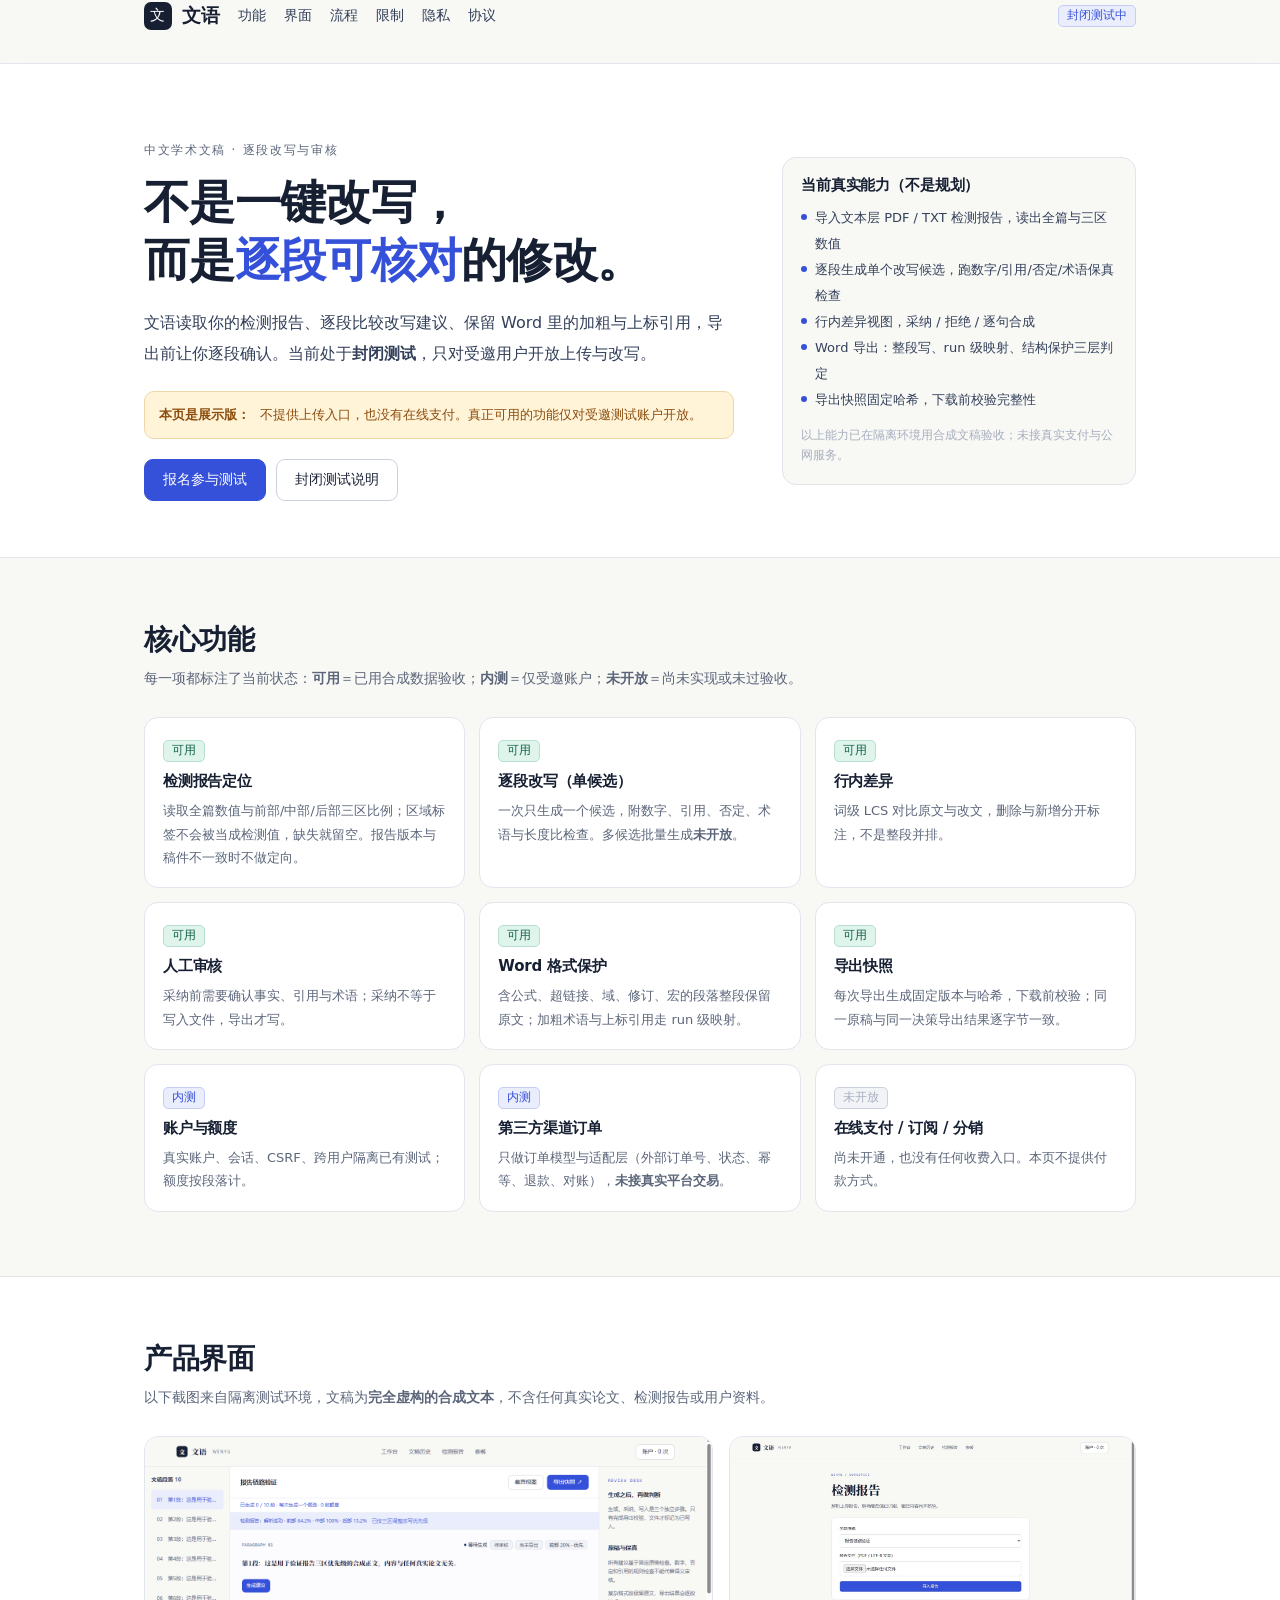
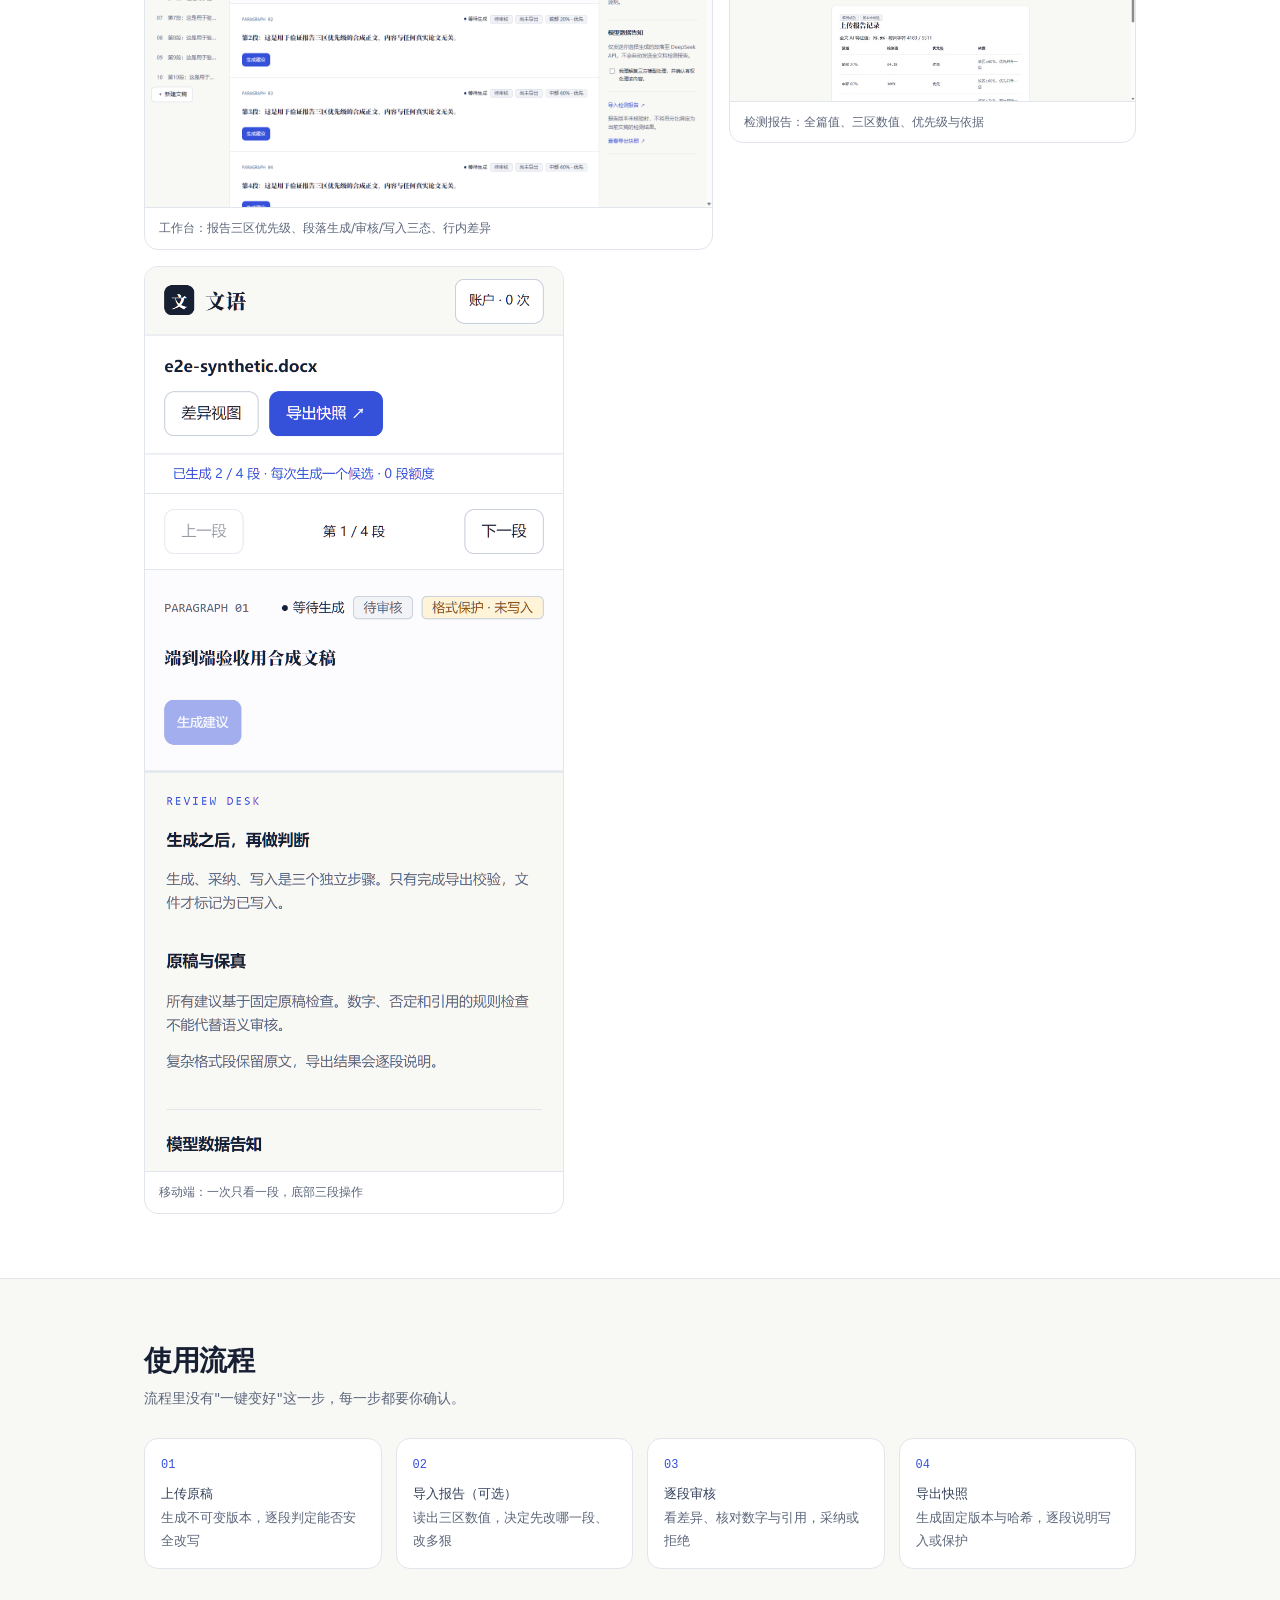
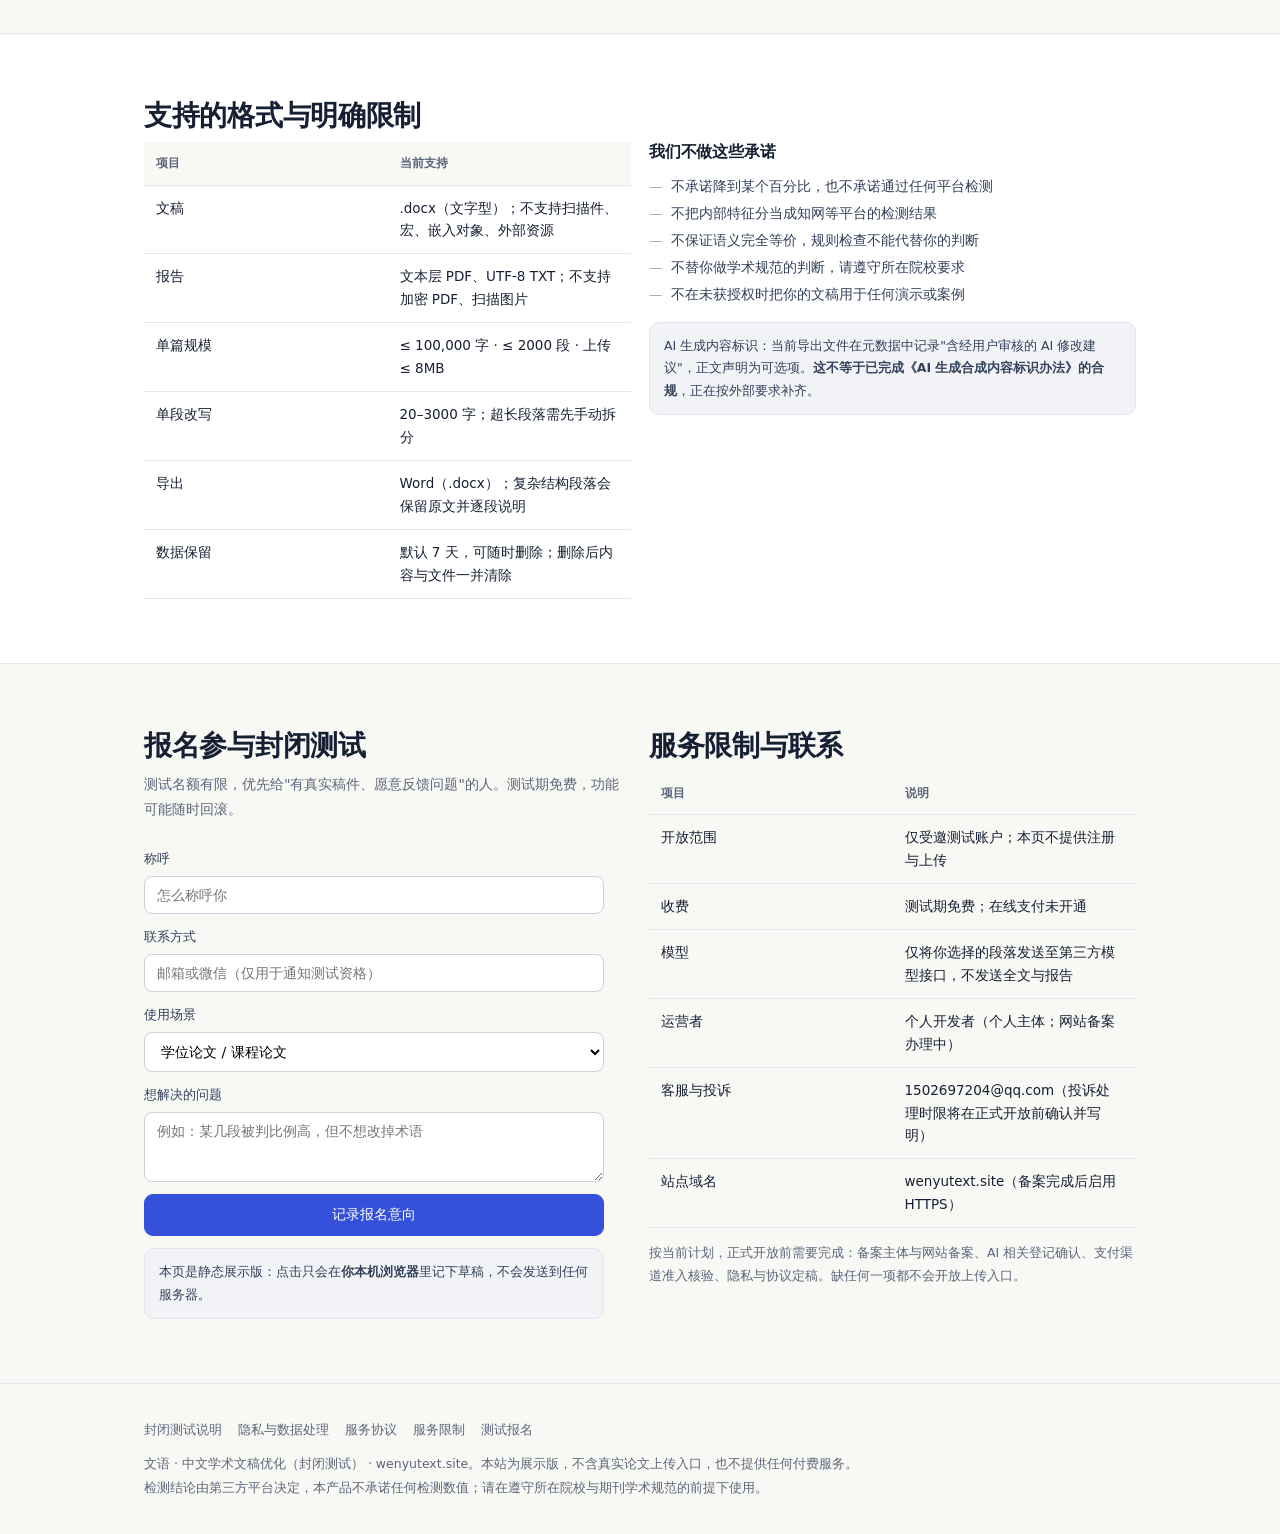
==== index.html @ e2a304d1 "文语展示站：纯静态，相对路径，含 404/robots/sitemap" ====
<!DOCTYPE html>
<html lang="zh-CN">
<head>
<meta charset="utf-8">
<meta name="viewport" content="width=device-width, initial-scale=1">
<title>文语 · 中文学术文稿优化（封闭测试）</title>
<meta name="description" content="文语是一款面向中文学术文稿的逐段改写工具：导入检测报告、逐段比较、人工审核、保留 Word 格式后导出。当前为封闭测试阶段。">
<meta name="robots" content="index,follow">
<link rel="stylesheet" href="assets/tokens.css">
<link rel="stylesheet" href="assets/index.css?v=6ce04a94">
<link rel="canonical" href="https://wenyutext.site/">
<meta property="og:type" content="website">
<meta property="og:title" content="文语 · 中文学术文稿逐段改写（封闭测试）">
<meta property="og:description" content="导入检测报告、逐段比较、人工审核、保留 Word 格式导出。当前为封闭测试，不提供上传与支付。">
<meta property="og:url" content="https://wenyutext.site/">
<meta property="og:image" content="https://wenyutext.site/assets/workspace.png">
<meta name="twitter:card" content="summary_large_image">
</head>
<body>

<header class="topbar">
  <div class="topbar-inner">
    <a class="brand" href="index.html"><span class="brand-mark">文</span>文语</a>
    <nav class="nav">
      <a href="#features">功能</a><a href="#shots">界面</a><a href="#flow">流程</a><a href="#limits">限制</a><a href="privacy.html">隐私</a><a href="terms.html">协议</a>
    </nav>
    <span style="flex:1"></span>
    <span class="tag beta" style="margin:0">封闭测试中</span>
  </div>
</header>

<section class="hero">
  <div class="wrap-narrow hero-grid">
    <div>
      <div class="kicker">中文学术文稿 · 逐段改写与审核</div>
      <h1 class="display">不是一键改写，<br>而是<em>逐段可核对</em>的修改。</h1>
      <p class="lead">文语读取你的检测报告、逐段比较改写建议、保留 Word 里的加粗与上标引用，导出前让你逐段确认。当前处于<strong>封闭测试</strong>，只对受邀用户开放上传与改写。</p>
      <div class="status-note">
        <strong>本页是展示版：</strong>不提供上传入口，也没有在线支付。真正可用的功能仅对受邀测试账户开放。
      </div>
      <div style="display:flex;gap:10px;flex-wrap:wrap;margin-top:20px">
        <a class="btn primary" href="#signup">报名参与测试</a>
        <a class="btn" href="closed-test.html">封闭测试说明</a>
      </div>
    </div>
    <aside class="hero-card">
      <h2>当前真实能力（不是规划）</h2>
      <ul>
        <li><span class="dot"></span><span>导入文本层 PDF / TXT 检测报告，读出全篇与三区数值</span></li>
        <li><span class="dot"></span><span>逐段生成单个改写候选，跑数字/引用/否定/术语保真检查</span></li>
        <li><span class="dot"></span><span>行内差异视图，采纳 / 拒绝 / 逐句合成</span></li>
        <li><span class="dot"></span><span>Word 导出：整段写、run 级映射、结构保护三层判定</span></li>
        <li><span class="dot"></span><span>导出快照固定哈希，下载前校验完整性</span></li>
      </ul>
      <p style="margin-top:12px;font-size:12px;color:var(--faint)">以上能力已在隔离环境用合成文稿验收；未接真实支付与公网服务。</p>
    </aside>
  </div>
</section>

<section class="band" id="features">
  <div class="wrap-narrow">
    <h2 class="sec">核心功能</h2>
    <p class="sub">每一项都标注了当前状态：<strong>可用</strong>＝已用合成数据验收；<strong>内测</strong>＝仅受邀账户；<strong>未开放</strong>＝尚未实现或未过验收。</p>
    <div class="grid3">
      <article class="card"><span class="tag ok">可用</span><h3>检测报告定位</h3><p>读取全篇数值与前部/中部/后部三区比例；区域标签不会被当成检测值，缺失就留空。报告版本与稿件不一致时不做定向。</p></article>
      <article class="card"><span class="tag ok">可用</span><h3>逐段改写（单候选）</h3><p>一次只生成一个候选，附数字、引用、否定、术语与长度比检查。多候选批量生成<strong>未开放</strong>。</p></article>
      <article class="card"><span class="tag ok">可用</span><h3>行内差异</h3><p>词级 LCS 对比原文与改文，删除与新增分开标注，不是整段并排。</p></article>
      <article class="card"><span class="tag ok">可用</span><h3>人工审核</h3><p>采纳前需要确认事实、引用与术语；采纳不等于写入文件，导出才写。</p></article>
      <article class="card"><span class="tag ok">可用</span><h3>Word 格式保护</h3><p>含公式、超链接、域、修订、宏的段落整段保留原文；加粗术语与上标引用走 run 级映射。</p></article>
      <article class="card"><span class="tag ok">可用</span><h3>导出快照</h3><p>每次导出生成固定版本与哈希，下载前校验；同一原稿与同一决策导出结果逐字节一致。</p></article>
      <article class="card"><span class="tag beta">内测</span><h3>账户与额度</h3><p>真实账户、会话、CSRF、跨用户隔离已有测试；额度按段落计。</p></article>
      <article class="card"><span class="tag beta">内测</span><h3>第三方渠道订单</h3><p>只做订单模型与适配层（外部订单号、状态、幂等、退款、对账），<strong>未接真实平台交易</strong>。</p></article>
      <article class="card"><span class="tag off">未开放</span><h3>在线支付 / 订阅 / 分销</h3><p>尚未开通，也没有任何收费入口。本页不提供付款方式。</p></article>
    </div>
  </div>
</section>

<section class="band soft" id="shots">
  <div class="wrap-narrow">
    <h2 class="sec">产品界面</h2>
    <p class="sub">以下截图来自隔离测试环境，文稿为<strong>完全虚构的合成文本</strong>，不含任何真实论文、检测报告或用户资料。</p>
    <div class="shots">
      <figure><img src="assets/workspace.png" alt="工作台：段落列表、报告条与落区徽标"><figcaption>工作台：报告三区优先级、段落生成/审核/写入三态、行内差异</figcaption></figure>
      <figure><img src="assets/report.png" alt="检测报告页：三区数值与优先级"><figcaption>检测报告：全篇值、三区数值、优先级与依据</figcaption></figure>
    </div>
    <div style="margin-top:16px;max-width:420px"><figure><img src="assets/mobile.png" alt="移动端单段专注界面"><figcaption>移动端：一次只看一段，底部三段操作</figcaption></figure></div>
  </div>
</section>

<section class="band" id="flow">
  <div class="wrap-narrow">
    <h2 class="sec">使用流程</h2>
    <p class="sub">流程里没有"一键变好"这一步，每一步都要你确认。</p>
    <ol class="flow">
      <li>上传原稿<br><span style="color:var(--muted)">生成不可变版本，逐段判定能否安全改写</span></li>
      <li>导入报告（可选）<br><span style="color:var(--muted)">读出三区数值，决定先改哪一段、改多狠</span></li>
      <li>逐段审核<br><span style="color:var(--muted)">看差异、核对数字与引用，采纳或拒绝</span></li>
      <li>导出快照<br><span style="color:var(--muted)">生成固定版本与哈希，逐段说明写入或保护</span></li>
    </ol>
  </div>
</section>

<section class="band soft" id="limits">
  <div class="wrap-narrow">
    <h2 class="sec">支持的格式与明确限制</h2>
    <div class="two">
      <div>
        <table class="spec">
          <tr><th>项目</th><th>当前支持</th></tr>
          <tr><td>文稿</td><td>.docx（文字型）；不支持扫描件、宏、嵌入对象、外部资源</td></tr>
          <tr><td>报告</td><td>文本层 PDF、UTF-8 TXT；不支持加密 PDF、扫描图片</td></tr>
          <tr><td>单篇规模</td><td>≤ 100,000 字 · ≤ 2000 段 · 上传 ≤ 8MB</td></tr>
          <tr><td>单段改写</td><td>20–3000 字；超长段落需先手动拆分</td></tr>
          <tr><td>导出</td><td>Word（.docx）；复杂结构段落会保留原文并逐段说明</td></tr>
          <tr><td>数据保留</td><td>默认 7 天，可随时删除；删除后内容与文件一并清除</td></tr>
        </table>
      </div>
      <div>
        <h3 style="font-size:16px;margin-bottom:10px">我们不做这些承诺</h3>
        <ul class="list-check">
          <li>不承诺降到某个百分比，也不承诺通过任何平台检测</li>
          <li>不把内部特征分当成知网等平台的检测结果</li>
          <li>不保证语义完全等价，规则检查不能代替你的判断</li>
          <li>不替你做学术规范的判断，请遵守所在院校要求</li>
          <li>不在未获授权时把你的文稿用于任何演示或案例</li>
        </ul>
        <div class="notice-inline" style="margin-top:14px">AI 生成内容标识：当前导出文件在元数据中记录"含经用户审核的 AI 修改建议"，正文声明为可选项。<strong>这不等于已完成《AI 生成合成内容标识办法》的合规</strong>，正在按外部要求补齐。</div>
      </div>
    </div>
  </div>
</section>

<section class="band" id="signup">
  <div class="wrap-narrow two">
    <div>
      <h2 class="sec">报名参与封闭测试</h2>
      <p class="sub">测试名额有限，优先给"有真实稿件、愿意反馈问题"的人。测试期免费，功能可能随时回滚。</p>
      <form class="signup" id="signup-form" novalidate>
        <label>称呼<input name="name" maxlength="40" placeholder="怎么称呼你" required></label>
        <label>联系方式<input name="contact" maxlength="120" placeholder="邮箱或微信（仅用于通知测试资格）" required></label>
        <label>使用场景
          <select name="scene">
            <option value="thesis">学位论文 / 课程论文</option>
            <option value="journal">期刊投稿</option>
            <option value="other">其他中文学术写作</option>
          </select>
        </label>
        <label>想解决的问题<textarea name="note" rows="3" maxlength="400" placeholder="例如：某几段被判比例高，但不想改掉术语"></textarea></label>
        <button class="btn primary" type="submit">记录报名意向</button>
        <p class="notice-inline" id="signup-note">本页是静态展示版：点击只会在<strong>你本机浏览器</strong>里记下草稿，不会发送到任何服务器。</p>
      </form>
    </div>
    <div>
      <h2 class="sec">服务限制与联系</h2>
      <table class="spec">
        <tr><th>项目</th><th>说明</th></tr>
        <tr><td>开放范围</td><td>仅受邀测试账户；本页不提供注册与上传</td></tr>
        <tr><td>收费</td><td>测试期免费；在线支付未开通</td></tr>
        <tr><td>模型</td><td>仅将你选择的段落发送至第三方模型接口，不发送全文与报告</td></tr>
        <tr><td>运营者</td><td>个人开发者（个人主体；网站备案办理中）</td></tr>
        <tr><td>客服与投诉</td><td>1502697204@qq.com（投诉处理时限将在正式开放前确认并写明）</td></tr>
        <tr><td>站点域名</td><td>wenyutext.site（备案完成后启用 HTTPS）</td></tr>
      </table>
      <p class="sub" style="margin-top:14px;font-size:12.5px">按当前计划，正式开放前需要完成：备案主体与网站备案、AI 相关登记确认、支付渠道准入核验、隐私与协议定稿。缺任何一项都不会开放上传入口。</p>
    </div>
  </div>
</section>

<footer class="foot">
  <div class="wrap-narrow">
    <div style="display:flex;gap:16px;flex-wrap:wrap;margin-bottom:10px">
      <a href="closed-test.html">封闭测试说明</a><a href="privacy.html">隐私与数据处理</a><a href="terms.html">服务协议</a><a href="#limits">服务限制</a><a href="#signup">测试报名</a>
    </div>
    <p>文语 · 中文学术文稿优化（封闭测试） · wenyutext.site。本站为展示版，不含真实论文上传入口，也不提供任何付费服务。</p>
    <p>检测结论由第三方平台决定，本产品不承诺任何检测数值；请在遵守所在院校与期刊学术规范的前提下使用。</p>
  </div>
</footer>

<script src="assets/index.js?v=cb733c94" defer></script>
</body>
</html>
---- assets/tokens.css ----
/* ==========================================================================
   文语 V5.3 · Ink & Ivory 设计系统
   Editorial SaaS × Modern Software × Academic Precision
   8px 栅格；衬线只用于品牌与展示级标题；界面用无衬线；颜色不单独表达状态
   ========================================================================== */

:root {
  /* 表面 */
  --background: #F8F8F5;
  --surface: #FFFFFF;
  --surface-soft: #F1F3F7;
  --surface-sunken: #EDEFF4;

  /* 文字 */
  --ink: #172033;
  --ink-2: #33405A;
  --muted: #5C667A;
  --muted-2: #7C8699;
  --faint: #A7AEBE;
  --on-primary: #FFFFFF;

  /* 品牌 */
  --primary: #3550D9;
  --primary-hover: #3448B8;
  --primary-press: #2B3C9C;
  --primary-soft: #EAEDFB;
  --primary-border: #C6CDF5;
  --lavender: #EDEBFF;

  /* 语义（背景 + 文字成对出现） */
  --mint: #DFF4EB;
  --mint-text: #14624A;
  --mint-border: #B7E0D0;
  --warning-bg: #FFF3D8;
  --warning-text: #8C4D0D;
  --warning-border: #EFD6A6;
  --error-bg: #FCECEC;
  --error-text: #A52828;
  --error-border: #EFC2C2;

  /* 线 */
  --border: #E1E5EC;
  --border-strong: #CBD2DE;

  /* 几何 */
  --r-xs: 4px;
  --r-sm: 6px;
  --r-btn: 9px;
  --r: 10px;
  --r-card: 14px;
  --r-lg: 18px;
  --r-pill: 999px;

  /* 阴影：只给浮层与主卡片 */
  --shadow-1: 0 1px 2px rgba(23, 32, 51, .05);
  --shadow-2: 0 2px 8px rgba(23, 32, 51, .06), 0 1px 2px rgba(23, 32, 51, .04);
  --shadow-3: 0 12px 32px rgba(23, 32, 51, .12), 0 2px 8px rgba(23, 32, 51, .06);
  --shadow-4: 0 24px 64px rgba(23, 32, 51, .18);

  /* 字体 */
  --serif: "Source Han Serif SC", "Noto Serif SC", "Songti SC", STSong, SimSun, "Times New Roman", serif;
  --sans: "Inter", system-ui, -apple-system, "Segoe UI", "PingFang SC", "Noto Sans SC", "Microsoft YaHei", sans-serif;
  --mono: ui-monospace, SFMono-Regular, "SF Mono", Menlo, Consolas, "Liberation Mono", monospace;

  /* 长度 */
  --max: 1280px;
  --max-narrow: 1120px;
  --gutter: 32px;
  --header-h: 64px;
  --ease: cubic-bezier(.2, .7, .3, 1);
}

* { box-sizing: border-box; }
html { -webkit-text-size-adjust: 100%; }
body {
  margin: 0;
  background: var(--background);
  color: var(--ink);
  font: 15.5px/1.7 var(--sans);
  -webkit-font-smoothing: antialiased;
  text-rendering: optimizeLegibility;
}
h1, h2, h3, h4 { margin: 0; font-weight: 600; line-height: 1.28; letter-spacing: -.012em; }
h1, h2 { font-family: var(--serif); font-weight: 600; letter-spacing: -.01em; }
h1 { font-size: 44px; line-height: 1.2; }
h2 { font-size: 28px; }
h3 { font-size: 18px; }
h4 { font-size: 15px; }
p { margin: 0; }
a { color: var(--primary); text-decoration: none; }
a:hover { text-decoration: underline; }
ul, ol { margin: 0; padding: 0; list-style: none; }
button { font: inherit; color: inherit; }
img { max-width: 100%; display: block; }
:focus-visible { outline: 2px solid var(--primary); outline-offset: 2px; border-radius: var(--r-xs); }
::selection { background: var(--lavender); }

.mono { font-family: var(--mono); font-variant-numeric: tabular-nums; }
.serif { font-family: var(--serif); }
.muted { color: var(--muted); }
.faint { color: var(--muted-2); }
.small { font-size: 13px; }
.tiny { font-size: 12px; }
.mini { font-size: 11px; }
.strong { font-weight: 600; color: var(--ink); }
.sr-only { position: absolute; width: 1px; height: 1px; margin: -1px; padding: 0; overflow: hidden; clip: rect(0 0 0 0); white-space: nowrap; border: 0; }

/* ---------- 布局 ---------- */
.wrap { max-width: var(--max); margin: 0 auto; padding: 0 var(--gutter); }
.wrap-narrow { max-width: var(--max-narrow); margin: 0 auto; padding: 0 var(--gutter); }
.row { display: flex; align-items: center; }
.between { display: flex; align-items: center; justify-content: space-between; }
.col { display: flex; flex-direction: column; }
.g4 { gap: 4px; } .g8 { gap: 8px; } .g12 { gap: 12px; } .g16 { gap: 16px; }
.g24 { gap: 24px; } .g32 { gap: 32px; }
.grow { flex: 1; min-width: 0; }
.hr { height: 1px; background: var(--border); border: 0; margin: 0; }

/* ---------- 顶栏 ---------- */
.topbar {
  position: sticky; top: 0; z-index: 40; height: var(--header-h);
  background: rgba(248, 248, 245, .88);
  backdrop-filter: saturate(140%) blur(10px);
  border-bottom: 1px solid var(--border);
}
.topbar .wrap { height: 100%; display: flex; align-items: center; gap: 28px; }
.brand { display: flex; align-items: center; gap: 10px; color: var(--ink); font-family: var(--serif); font-size: 19px; font-weight: 600; letter-spacing: .01em; }
.brand:hover { text-decoration: none; }
.brand-mark {
  width: 28px; height: 28px; border-radius: 7px; background: var(--ink); color: #fff;
  display: grid; place-items: center; font-family: var(--serif); font-size: 15px; font-weight: 500;
}
.nav { display: flex; align-items: center; gap: 24px; }
.nav a { color: var(--ink-2); font-size: 14px; }
.nav a:hover { color: var(--ink); text-decoration: none; }
.nav a[aria-current="page"] { color: var(--ink); font-weight: 500; }
.nav a[aria-current="page"]::after {
  content: ""; display: block; height: 2px; margin-top: 6px; border-radius: 2px; background: var(--primary);
}

/* ---------- 按钮 ---------- */
.btn {
  display: inline-flex; align-items: center; justify-content: center; gap: 8px;
  height: 38px; padding: 0 15px;
  border: 1px solid var(--border-strong); border-radius: var(--r-btn);
  background: var(--surface); color: var(--ink);
  font-size: 14px; font-weight: 500; white-space: nowrap; cursor: pointer;
  transition: background .14s var(--ease), border-color .14s var(--ease), color .14s var(--ease), box-shadow .14s var(--ease);
}
.btn:hover { background: var(--surface-soft); }
.btn:active { background: var(--surface-sunken); }
.btn[disabled], .btn[aria-disabled="true"] { opacity: .45; cursor: not-allowed; }
.btn-primary { background: var(--primary); border-color: var(--primary); color: var(--on-primary); box-shadow: var(--shadow-1); }
.btn-primary:hover { background: var(--primary-hover); border-color: var(--primary-hover); }
.btn-primary:active { background: var(--primary-press); }
.btn-ghost { border-color: transparent; background: transparent; color: var(--ink-2); }
.btn-ghost:hover { background: var(--surface-soft); color: var(--ink); }
.btn-quiet { border-color: var(--border); background: var(--surface); color: var(--ink-2); }
.btn-danger { border-color: var(--error-border); color: var(--error-text); background: var(--surface); }
.btn-danger:hover { background: var(--error-bg); }
.btn-sm { height: 32px; padding: 0 11px; font-size: 13px; border-radius: var(--r-sm); }
.btn-lg { height: 46px; padding: 0 22px; font-size: 15px; }
.btn-icon { width: 34px; height: 34px; padding: 0; }
.btn-block { width: 100%; }

/* ---------- 表单 ---------- */
.label { font-size: 12.5px; font-weight: 600; color: var(--ink-2); letter-spacing: .01em; }
.hint { font-size: 12.5px; color: var(--muted); line-height: 1.65; }
.input, .textarea, .select {
  width: 100%; padding: 9px 12px; border: 1px solid var(--border-strong); border-radius: var(--r-btn);
  background: var(--surface); color: var(--ink); font: inherit; font-size: 14.5px;
}
.textarea { resize: vertical; line-height: 1.8; }
.input:focus, .textarea:focus, .select:focus { outline: none; border-color: var(--primary); box-shadow: 0 0 0 3px var(--primary-soft); }

/* 分段控件 */
.seg { display: inline-flex; padding: 3px; gap: 2px; background: var(--surface-soft); border: 1px solid var(--border); border-radius: var(--r-btn); }
.seg button {
  height: 30px; padding: 0 12px; border: 0; border-radius: var(--r-sm); background: transparent;
  color: var(--ink-2); font-size: 13px; cursor: pointer; transition: background .14s var(--ease), color .14s var(--ease);
}
.seg button:hover { color: var(--ink); }
.seg button[aria-pressed="true"] { background: var(--surface); color: var(--ink); font-weight: 500; box-shadow: var(--shadow-1); }

/* ---------- 卡片 ---------- */
.card { background: var(--surface); border: 1px solid var(--border); border-radius: var(--r-card); }
.card-elev { box-shadow: var(--shadow-2); }
.card-head { display: flex; align-items: center; justify-content: space-between; gap: 12px; padding: 14px 18px; border-bottom: 1px solid var(--border); }
.card-head h3 { font-size: 15px; font-weight: 600; }
.card-body { padding: 18px; }
.card-foot { padding: 13px 18px; border-top: 1px solid var(--border); background: var(--surface-soft); border-radius: 0 0 var(--r-card) var(--r-card); }

/* ---------- 徽标（审核与来源） ---------- */
.badge {
  display: inline-flex; align-items: center; gap: 5px; height: 22px; padding: 0 8px;
  border: 1px solid var(--border); border-radius: var(--r-sm); background: var(--surface-soft);
  color: var(--muted); font-size: 11.5px; font-weight: 500; white-space: nowrap;
}
.badge-primary { background: var(--primary-soft); border-color: var(--primary-border); color: var(--primary); }
.badge-mint { background: var(--mint); border-color: var(--mint-border); color: var(--mint-text); }
.badge-warn { background: var(--warning-bg); border-color: var(--warning-border); color: var(--warning-text); }
.badge-error { background: var(--error-bg); border-color: var(--error-border); color: var(--error-text); }
.badge-ink { background: var(--ink); border-color: var(--ink); color: #fff; }

/* ---------- 状态：生成 / 审核 / 写入（V5.3 沿用三维，但增加版本与导出态） ---------- */
.gen { display: inline-flex; align-items: center; gap: 6px; font-size: 12px; color: var(--muted); white-space: nowrap; }
.gen > i { width: 6px; height: 6px; border-radius: 50%; background: var(--faint); flex: none; }
.gen.running { color: var(--primary); }
.gen.running > i { background: var(--primary); box-shadow: 0 0 0 3px var(--primary-soft); animation: pulse 1.6s infinite; }
.gen.generated > i { background: var(--mint-text); }
.gen.failed { color: var(--error-text); }
.gen.failed > i { background: var(--error-text); }
@keyframes pulse { 0%, 100% { box-shadow: 0 0 0 2px var(--primary-soft); } 50% { box-shadow: 0 0 0 4px rgba(53, 80, 217, .12); } }
@media (prefers-reduced-motion: reduce) { .gen.running > i { animation: none; } }

.rev { display: inline-flex; align-items: center; gap: 4px; height: 22px; padding: 0 8px; border-radius: var(--r-sm); border: 1px solid var(--border-strong); background: var(--surface); color: var(--ink-2); font-size: 11.5px; white-space: nowrap; }
.rev.pending { border-style: dashed; color: var(--muted); }
.rev.accepted { background: var(--mint); border-color: var(--mint-border); color: var(--mint-text); }
.rev.rejected { color: var(--muted); }
.rev.rejected > span { text-decoration: line-through; }
.rev.manual { background: var(--warning-bg); border-color: var(--warning-border); color: var(--warning-text); }

.wr { display: inline-flex; align-items: center; gap: 5px; height: 22px; padding: 0 8px; border-radius: var(--r-xs); font-size: 11.5px; font-weight: 500; white-space: nowrap; }
.wr.not_exported { background: var(--surface-soft); color: var(--muted); }
.wr.ready { background: var(--primary-soft); color: var(--primary); }
.wr.exporting { background: var(--lavender); color: var(--primary); }
.wr.written { background: var(--mint-text); color: #fff; }
.wr.protected { background: var(--warning-bg); color: var(--warning-text); border: 1px solid var(--warning-border); }
.wr.write_failed { background: var(--error-bg); color: var(--error-text); border: 1px solid var(--error-border); }
.wr.verify_failed { background: var(--error-bg); color: var(--error-text); border: 1px dashed var(--error-border); }

/* 状态图例 */
.legend { display: flex; flex-wrap: wrap; gap: 14px; font-size: 12px; color: var(--muted); }
.legend .lg { display: inline-flex; align-items: center; gap: 6px; }
.legend b { color: var(--ink-2); font-weight: 600; }

/* ---------- 行内 Diff ---------- */
.diff { font-family: var(--serif); font-size: 16px; line-height: 1.85; color: var(--ink); }
.diff del { background: #FDECEC; color: #8F3030; text-decoration: line-through; text-decoration-thickness: 1px; border-radius: 2px; padding: 0 1px; }
.diff ins { background: #E4F5EC; color: #14624A; text-decoration: none; border-radius: 2px; padding: 0 1px; }
.diff .same { color: var(--ink); }
.diff mark { background: var(--lavender); border-radius: 2px; padding: 0 2px; }

/* 只读文本（原文 / 改文） */
.pane-text { font-family: var(--serif); font-size: 16px; line-height: 1.85; color: var(--ink); }
.pane-text.dim { color: var(--ink-2); }

/* ---------- 提示条 ---------- */
.note {
  display: flex; gap: 9px; align-items: flex-start; padding: 11px 13px;
  border: 1px solid var(--border); border-left: 3px solid var(--border-strong);
  border-radius: var(--r); background: var(--surface-soft);
  font-size: 12.5px; line-height: 1.7; color: var(--ink-2);
}
.note-primary { border-left-color: var(--primary); background: var(--primary-soft); }
.note-warn { border-left-color: var(--warning-border); background: var(--warning-bg); color: var(--warning-text); }
.note-error { border-left-color: var(--error-border); background: var(--error-bg); color: var(--error-text); }
.note b { font-weight: 600; }

/* ---------- 空态 / 骨架 ---------- */
.empty { display: flex; flex-direction: column; align-items: center; justify-content: center; gap: 10px; padding: 44px 24px; text-align: center; color: var(--muted); }
.empty h4 { font-size: 14.5px; color: var(--ink-2); font-weight: 600; }
.empty p { font-size: 13px; max-width: 36ch; line-height: 1.7; }
.skel { background: linear-gradient(90deg, var(--surface-soft) 25%, var(--surface-sunken) 37%, var(--surface-soft) 63%); background-size: 400% 100%; animation: skel 1.4s ease infinite; border-radius: var(--r-sm); }
@keyframes skel { 0% { background-position: 100% 50%; } 100% { background-position: 0 50%; } }
@media (prefers-reduced-motion: reduce) { .skel { animation: none; } }

/* ---------- 图标 ---------- */
.ico { width: 16px; height: 16px; flex: none; stroke: currentColor; fill: none; stroke-width: 1.6; stroke-linecap: round; stroke-linejoin: round; }
.ico-18 { width: 18px; height: 18px; } .ico-20 { width: 20px; height: 20px; }

/* ---------- 原型切换器（右下角浮层，不占页面导航） ---------- */
.proto-fab {
  position: fixed; right: 18px; bottom: 18px; z-index: 90;
  display: inline-flex; align-items: center; gap: 7px; height: 34px; padding: 0 13px;
  border: 0; border-radius: var(--r-pill); background: var(--ink); color: #fff;
  font-size: 12.5px; cursor: pointer; box-shadow: var(--shadow-3);
}
.proto-fab:hover { background: #0F1726; }
.proto-menu { position: fixed; right: 18px; bottom: 60px; z-index: 91; width: 236px; padding: 8px; background: var(--surface); border: 1px solid var(--border); border-radius: var(--r-card); box-shadow: var(--shadow-4); display: none; }
.proto-menu.on { display: block; }
.proto-menu .pm { padding: 6px 8px; font-size: 11px; font-weight: 600; color: var(--faint); letter-spacing: .06em; }
.proto-menu a { display: flex; align-items: center; gap: 8px; padding: 7px 8px; border-radius: var(--r-sm); font-size: 13px; color: var(--ink-2); }
.proto-menu a:hover { background: var(--surface-soft); text-decoration: none; }
.proto-menu a[aria-current="page"] { background: var(--primary-soft); color: var(--primary); font-weight: 500; }
.proto-menu hr { border: 0; border-top: 1px solid var(--border); margin: 6px 0; }

/* ---------- 响应式基线 ---------- */
@media (max-width: 1024px) {
  :root { --gutter: 24px; }
  .nav { display: none; }
  h1 { font-size: 34px; }
  h2 { font-size: 24px; }
}
@media (max-width: 640px) {
  :root { --gutter: 16px; --header-h: 56px; }
  body { font-size: 15px; }
  h1 { font-size: 30px; }
  h2 { font-size: 21px; }
  .btn { height: 42px; }
  .btn-sm { height: 34px; }
  .btn-icon { width: 38px; height: 38px; }
  .pane-text, .diff { font-size: 16px; line-height: 1.8; }
}

/* 正文列表：tokens 的 reset 把 list-style 清掉了，说明类页面需要恢复标记 */
.doc ul { list-style: disc; padding-left: 22px; margin: 10px 0; }
.doc ol { list-style: decimal; padding-left: 24px; margin: 10px 0; }
.doc li { margin: 5px 0; }
---- assets/index.css ----
.wrap-narrow,.topbar-inner{max-width:1040px;margin:0 auto;padding:0 24px;width:100%;box-sizing:border-box}
  .topbar-inner{display:flex;align-items:center;gap:18px}
  .topbar-inner .nav{display:flex;gap:18px}
  .hero{padding:76px 0 56px;background:var(--surface);border-bottom:1px solid var(--border)}
  .hero-grid{display:grid;grid-template-columns:minmax(0,1.25fr) minmax(0,.75fr);gap:48px;align-items:center}
  .kicker{font-size:12px;letter-spacing:.14em;text-transform:uppercase;color:var(--muted)}
  h1.display{font-family:var(--serif);font-size:46px;line-height:1.26;letter-spacing:-.015em;margin:14px 0 18px;text-wrap:balance}
  h1.display em{font-style:normal;color:var(--primary)}
  .lead{font-size:16px;line-height:1.9;color:var(--ink-2);max-width:42em}
  .status-note{margin-top:22px;display:flex;gap:10px;flex-wrap:wrap;align-items:center;padding:12px 14px;border:1px solid var(--warning-border);background:var(--warning-bg);color:var(--warning-text);border-radius:var(--r);font-size:13px;line-height:1.7}
  .hero-card{border:1px solid var(--border);border-radius:var(--r-card);background:var(--background);padding:18px}
  .hero-card h2{font-size:15px;margin-bottom:10px}
  .hero-card ul{list-style:none;font-size:13px;line-height:2;color:var(--ink-2)}
  .hero-card li{display:flex;gap:8px;align-items:flex-start}
  .dot{width:6px;height:6px;border-radius:50%;background:var(--primary);margin-top:9px;flex:none}
  section.band{padding:64px 0;border-bottom:1px solid var(--border)}
  section.band.soft{background:var(--surface)}
  h2.sec{font-family:var(--serif);font-size:28px;margin-bottom:8px}
  p.sub{color:var(--muted);font-size:14px;line-height:1.8;max-width:60em;margin-bottom:26px}
  .grid3{display:grid;grid-template-columns:repeat(3,1fr);gap:14px}
  .card{border:1px solid var(--border);border-radius:var(--r-card);background:var(--surface);padding:18px}
  .card h3{font-size:15px;margin-bottom:8px}
  .card p{font-size:13px;line-height:1.8;color:var(--muted)}
  .tag{display:inline-flex;align-items:center;height:22px;padding:0 8px;border-radius:5px;font-size:11.5px;border:1px solid var(--border-strong);color:var(--muted);margin-bottom:10px}
  .tag.ok{background:var(--mint);border-color:var(--mint-border);color:var(--mint-text)}
  .tag.beta{background:var(--primary-soft);border-color:var(--primary-border);color:var(--primary)}
  .tag.off{background:var(--surface-soft);color:var(--faint)}
  .shots{display:grid;grid-template-columns:1.4fr 1fr;gap:16px;align-items:start}
  figure{margin:0;border:1px solid var(--border);border-radius:var(--r-card);overflow:hidden;background:var(--surface)}
  figure img{display:block;width:100%;height:auto}
  figcaption{padding:10px 14px;font-size:12px;color:var(--muted);border-top:1px solid var(--border)}
  ol.flow{list-style:none;counter-reset:s;display:grid;grid-template-columns:repeat(4,1fr);gap:14px}
  ol.flow li{counter-increment:s;border:1px solid var(--border);border-radius:var(--r-card);padding:16px;background:var(--surface);font-size:13px;line-height:1.8;color:var(--ink-2)}
  ol.flow li::before{content:counter(s,decimal-leading-zero);display:block;font-family:var(--mono);font-size:12px;color:var(--primary);margin-bottom:6px}
  table.spec{width:100%;border-collapse:collapse;font-size:13.5px}
  table.spec{width:100%;table-layout:fixed}
  table.spec th,table.spec td{text-align:left;padding:11px 12px;border-bottom:1px solid var(--border);vertical-align:top;overflow-wrap:anywhere}
  table.spec th{font-size:12px;color:var(--muted);background:var(--background);font-weight:600}
  .two{display:grid;grid-template-columns:1fr 1fr;gap:18px}
  .list-check{list-style:none;font-size:13.5px;line-height:2;color:var(--ink-2)}
  .list-check li{display:flex;gap:8px}
  .list-check li::before{content:"—";color:var(--faint)}
  form.signup{display:grid;gap:12px;max-width:460px}
  form.signup label{display:grid;gap:6px;font-size:13px;color:var(--ink-2)}
  form.signup input,form.signup select,form.signup textarea{border:1px solid var(--border-strong);border-radius:8px;padding:10px 12px;font:14px var(--sans);background:var(--surface)}
  .btn{display:inline-flex;align-items:center;justify-content:center;height:42px;padding:0 18px;border-radius:var(--r-btn);border:1px solid var(--border-strong);background:var(--surface);color:var(--ink);text-decoration:none;font-size:14px;cursor:pointer}
  .btn.primary{background:var(--primary);border-color:var(--primary);color:#fff}
  .foot{padding:34px 0;font-size:12.5px;color:var(--muted);line-height:1.9;overflow-wrap:anywhere}
  .foot a{color:var(--muted)}
  .notice-inline{padding:12px 14px;border:1px solid var(--border);border-radius:var(--r);background:var(--surface-soft);font-size:12.5px;line-height:1.8;color:var(--ink-2)}
  @media(max-width:640px){.topbar-inner .nav{display:none}.topbar-inner{gap:10px}.brand{font-size:16px}.tag{padding:0 6px}}
  @media(max-width:900px){.hero-grid,.grid3,.two,.shots,ol.flow{grid-template-columns:1fr}h1.display{font-size:clamp(24px,7.6vw,34px)}}
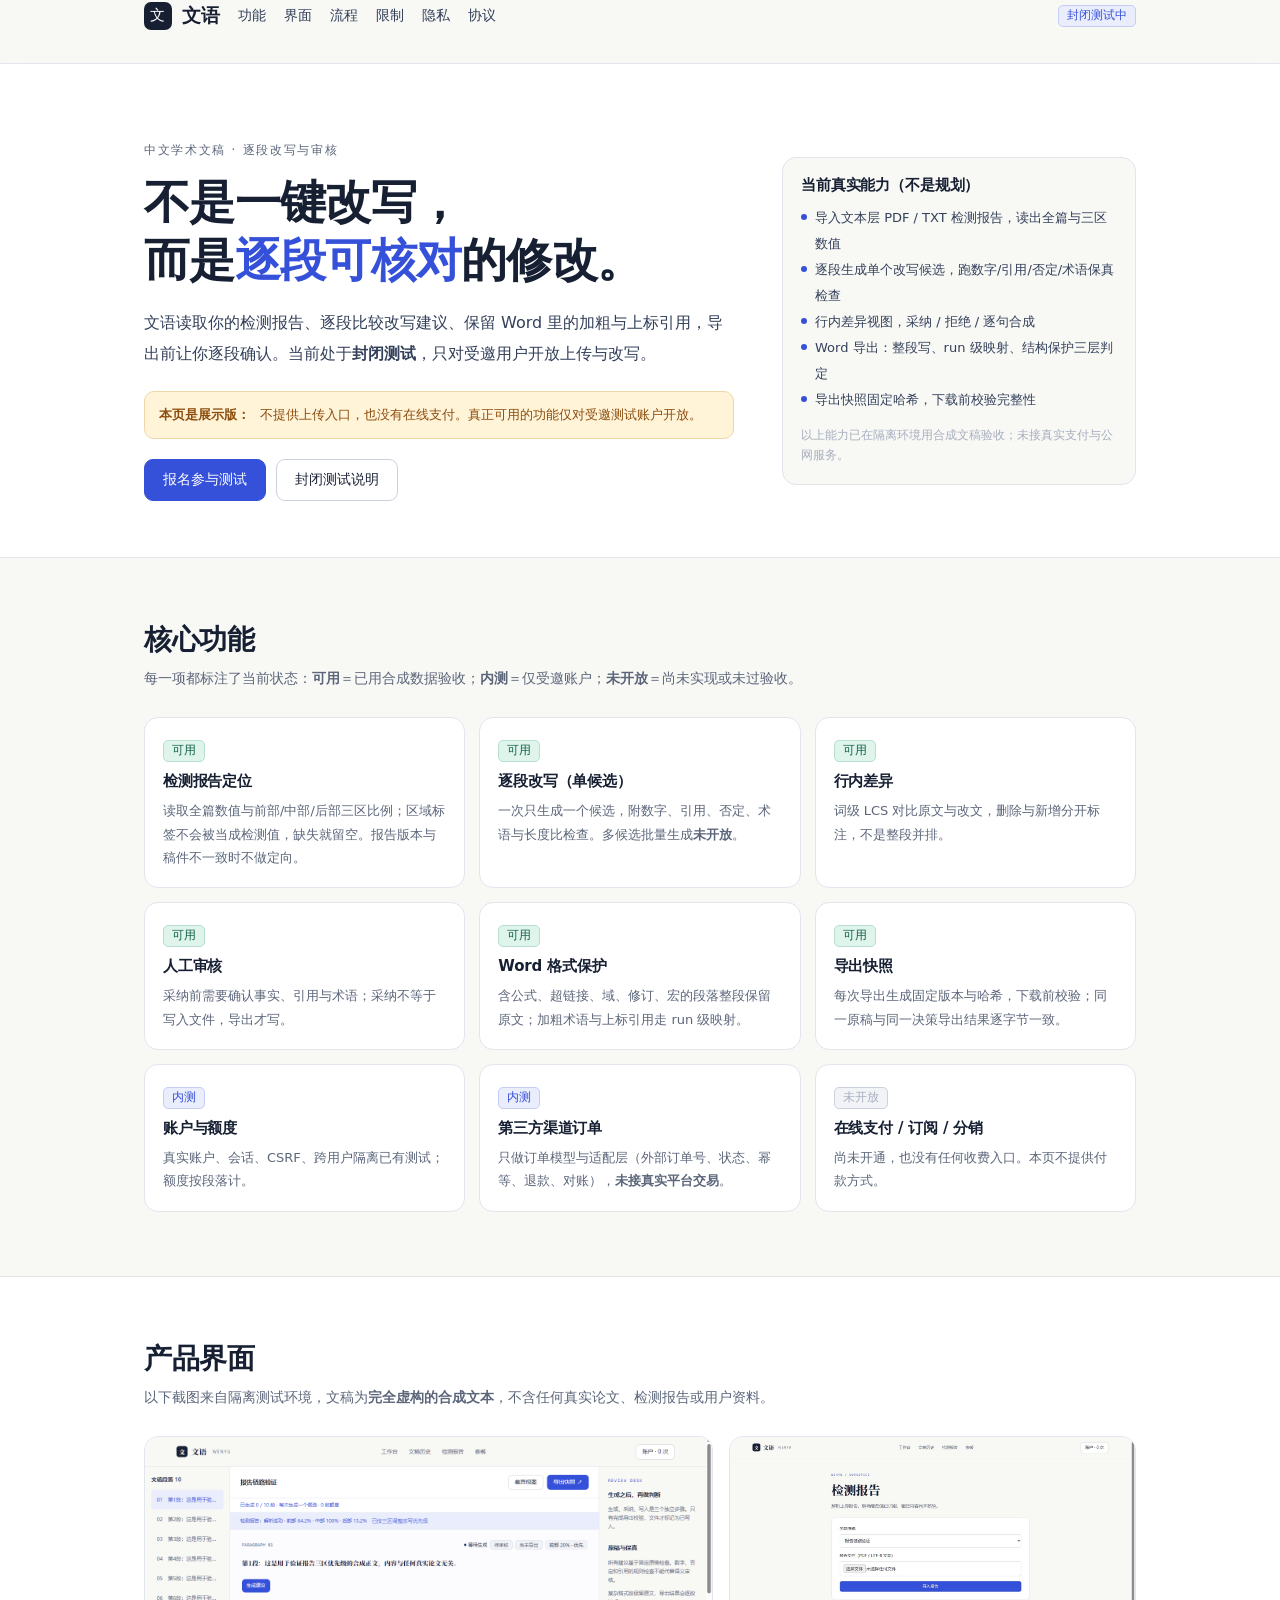
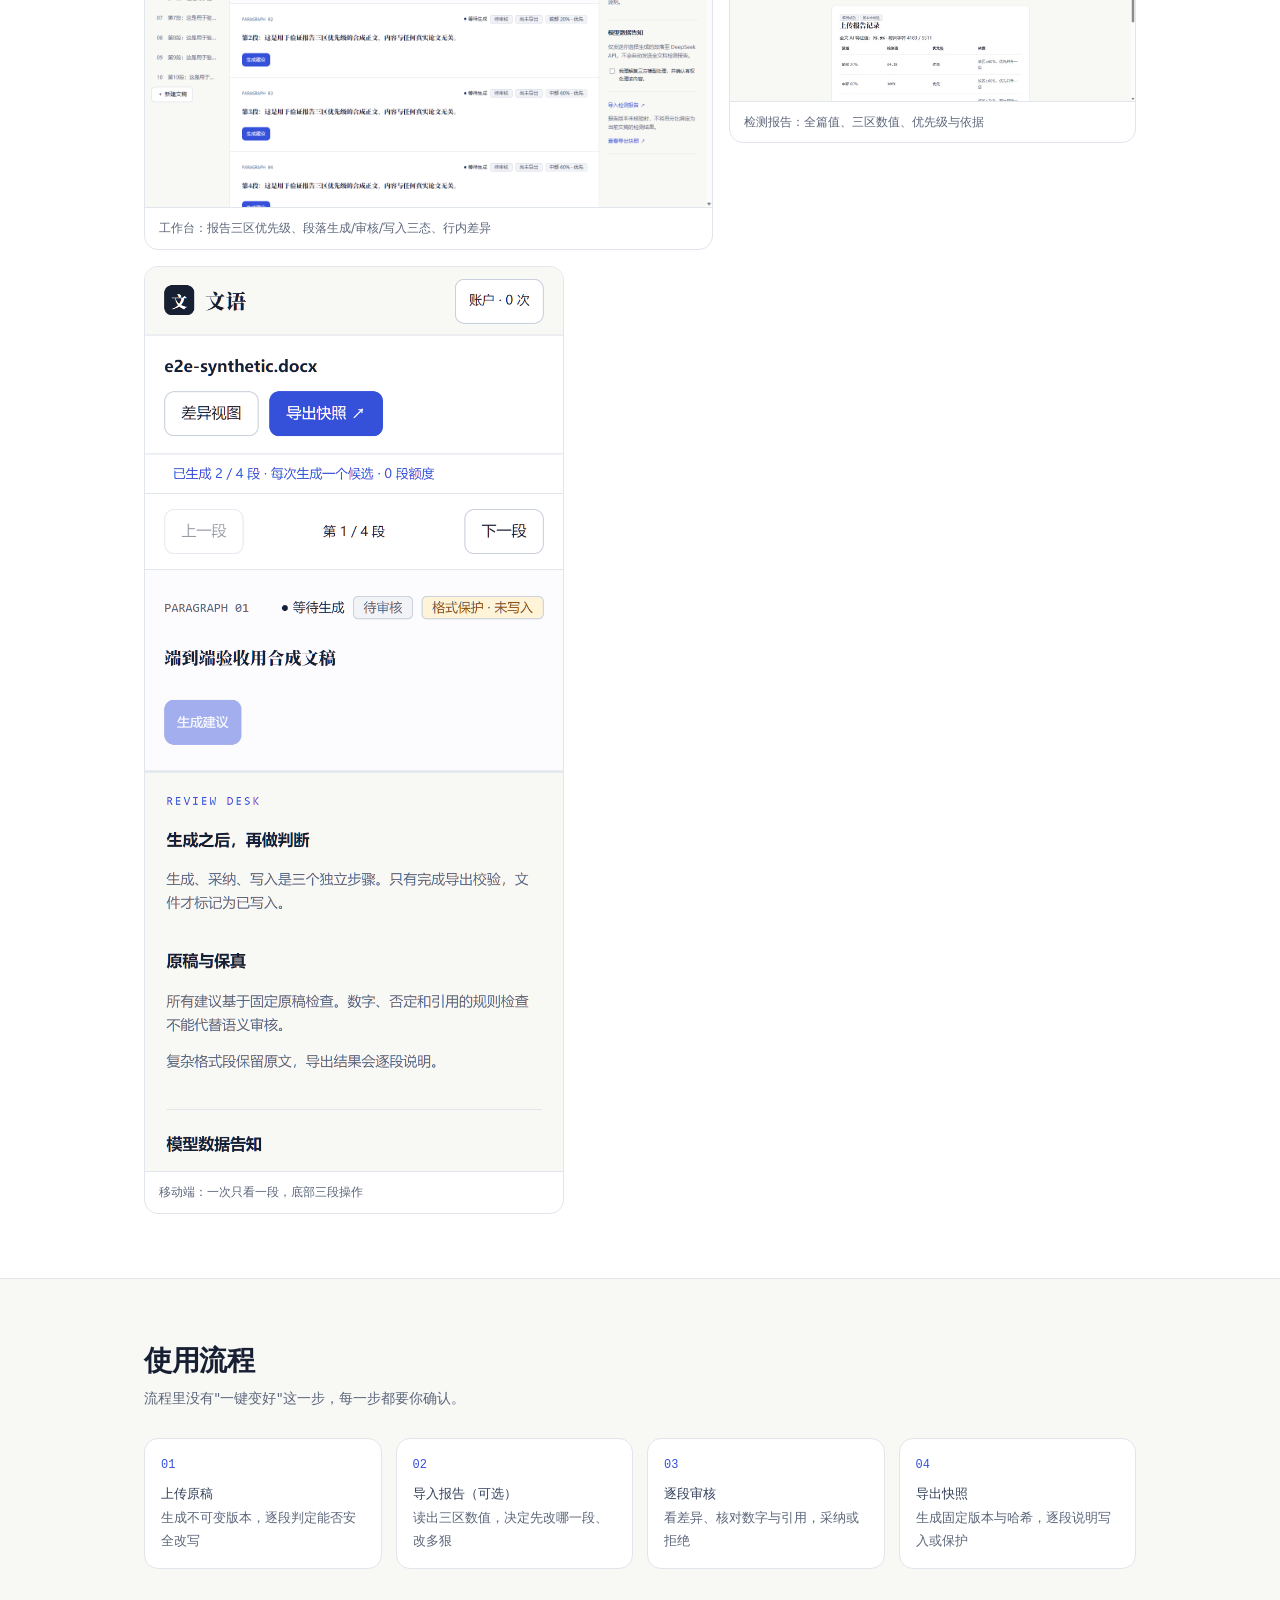
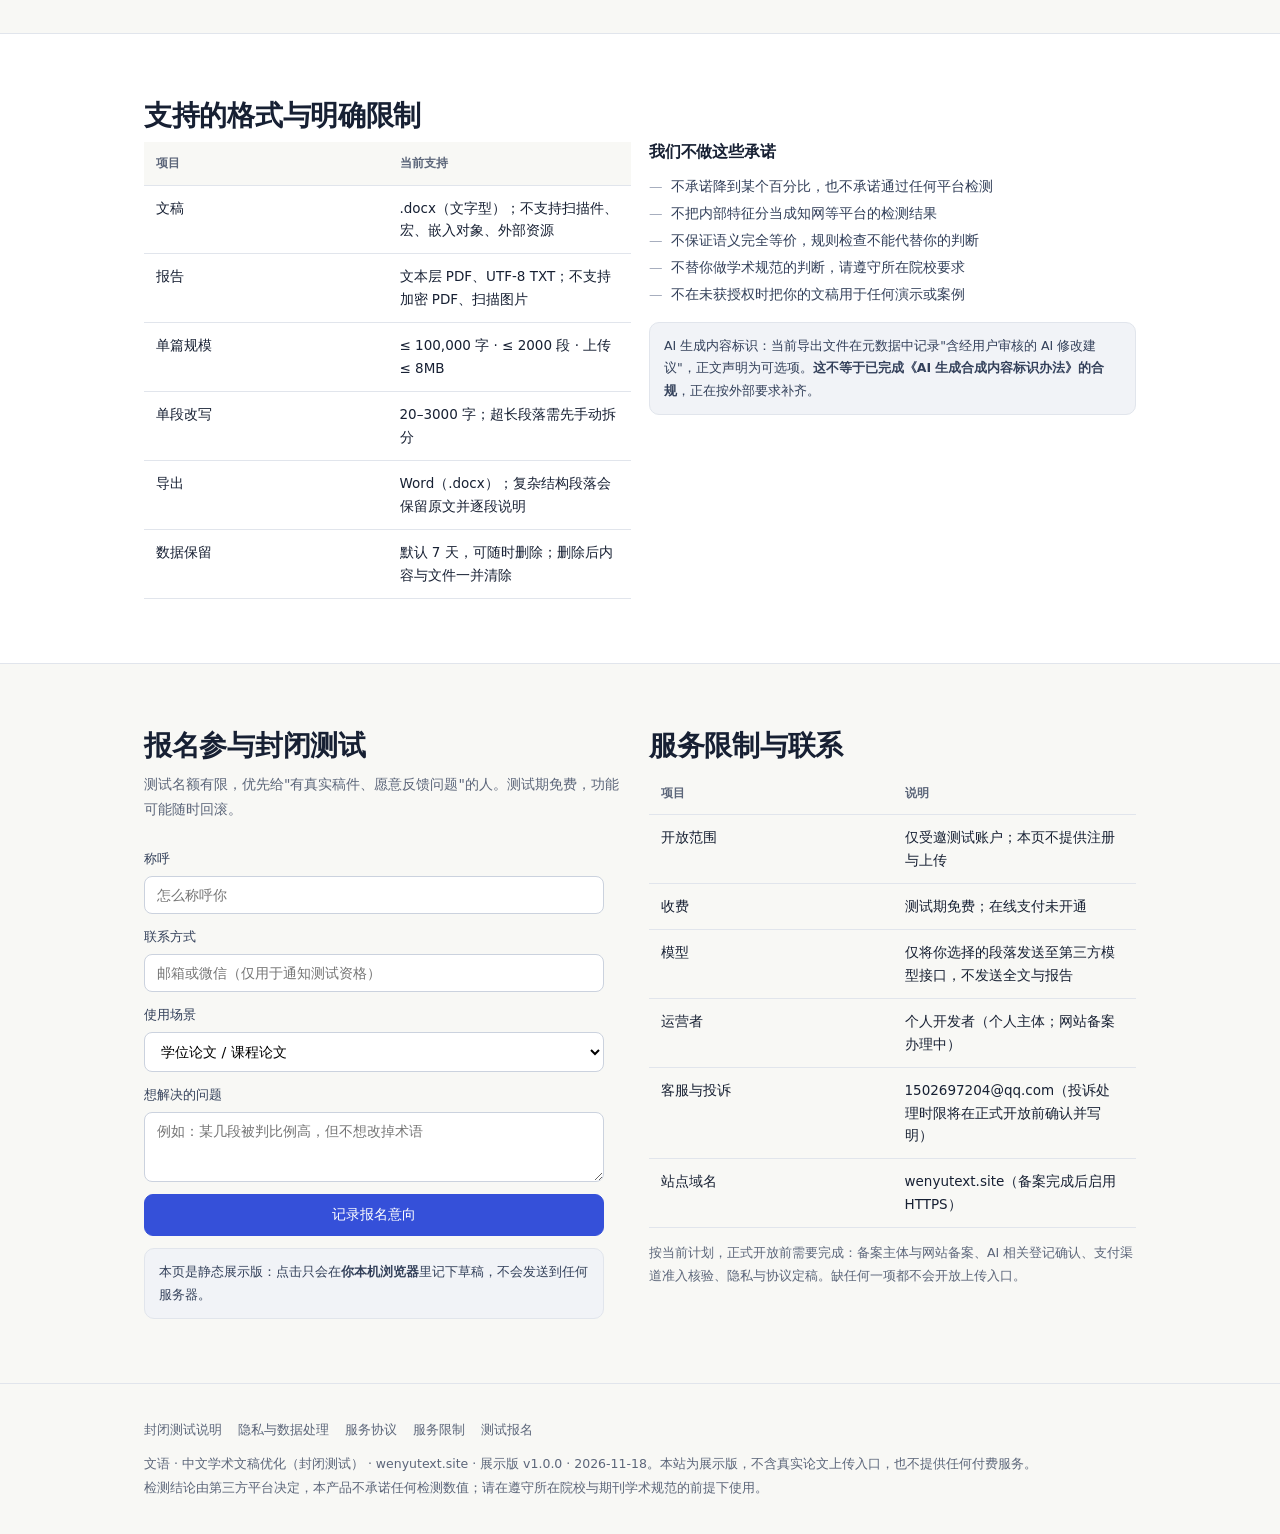
==== commit c13f639e: "release: 展示版 v1.0.0（页脚与三页标注版本，2026-11-18）" ====
--- a/index.html
+++ b/index.html
@@ -171,7 +171,7 @@
     <div style="display:flex;gap:16px;flex-wrap:wrap;margin-bottom:10px">
       <a href="closed-test.html">封闭测试说明</a><a href="privacy.html">隐私与数据处理</a><a href="terms.html">服务协议</a><a href="#limits">服务限制</a><a href="#signup">测试报名</a>
     </div>
-    <p>文语 · 中文学术文稿优化（封闭测试） · wenyutext.site。本站为展示版，不含真实论文上传入口，也不提供任何付费服务。</p>
+    <p>文语 · 中文学术文稿优化（封闭测试） · wenyutext.site · 展示版 v1.0.0 · 2026-11-18。本站为展示版，不含真实论文上传入口，也不提供任何付费服务。</p>
     <p>检测结论由第三方平台决定，本产品不承诺任何检测数值；请在遵守所在院校与期刊学术规范的前提下使用。</p>
   </div>
 </footer>
